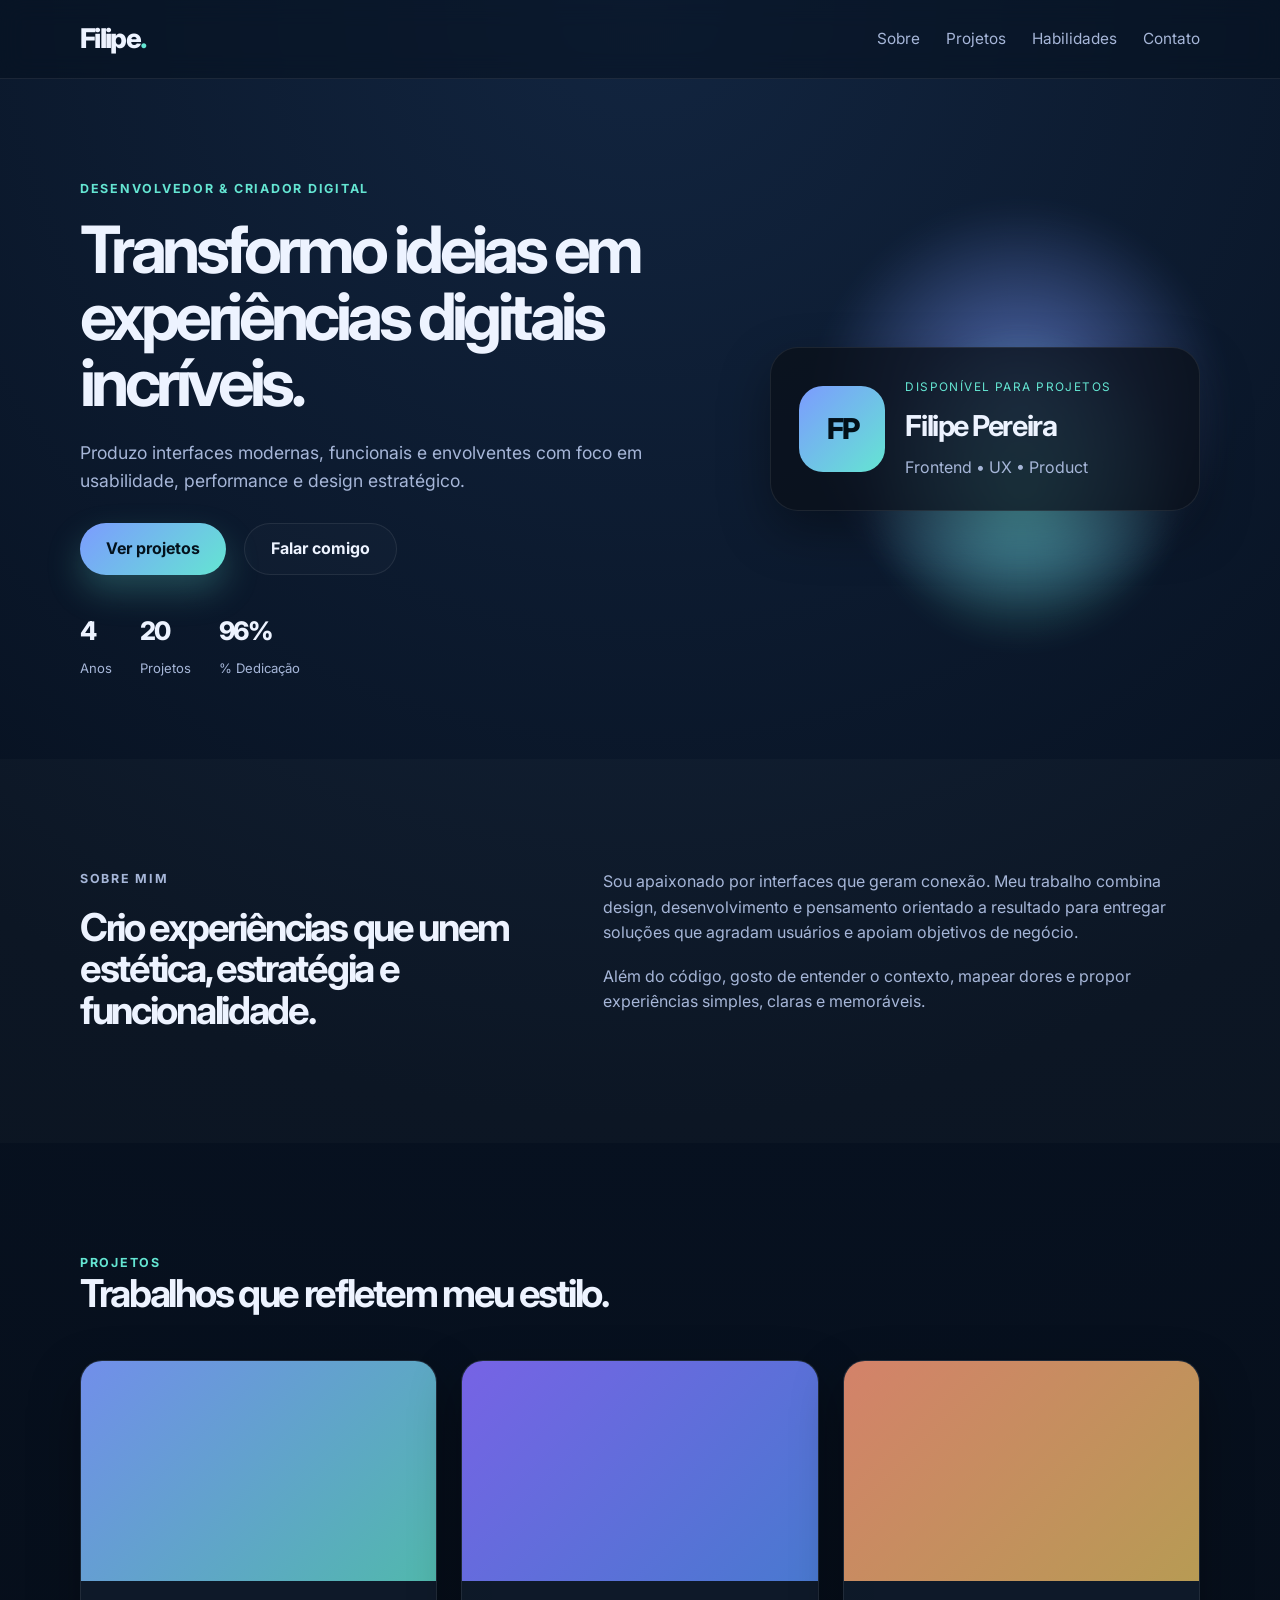
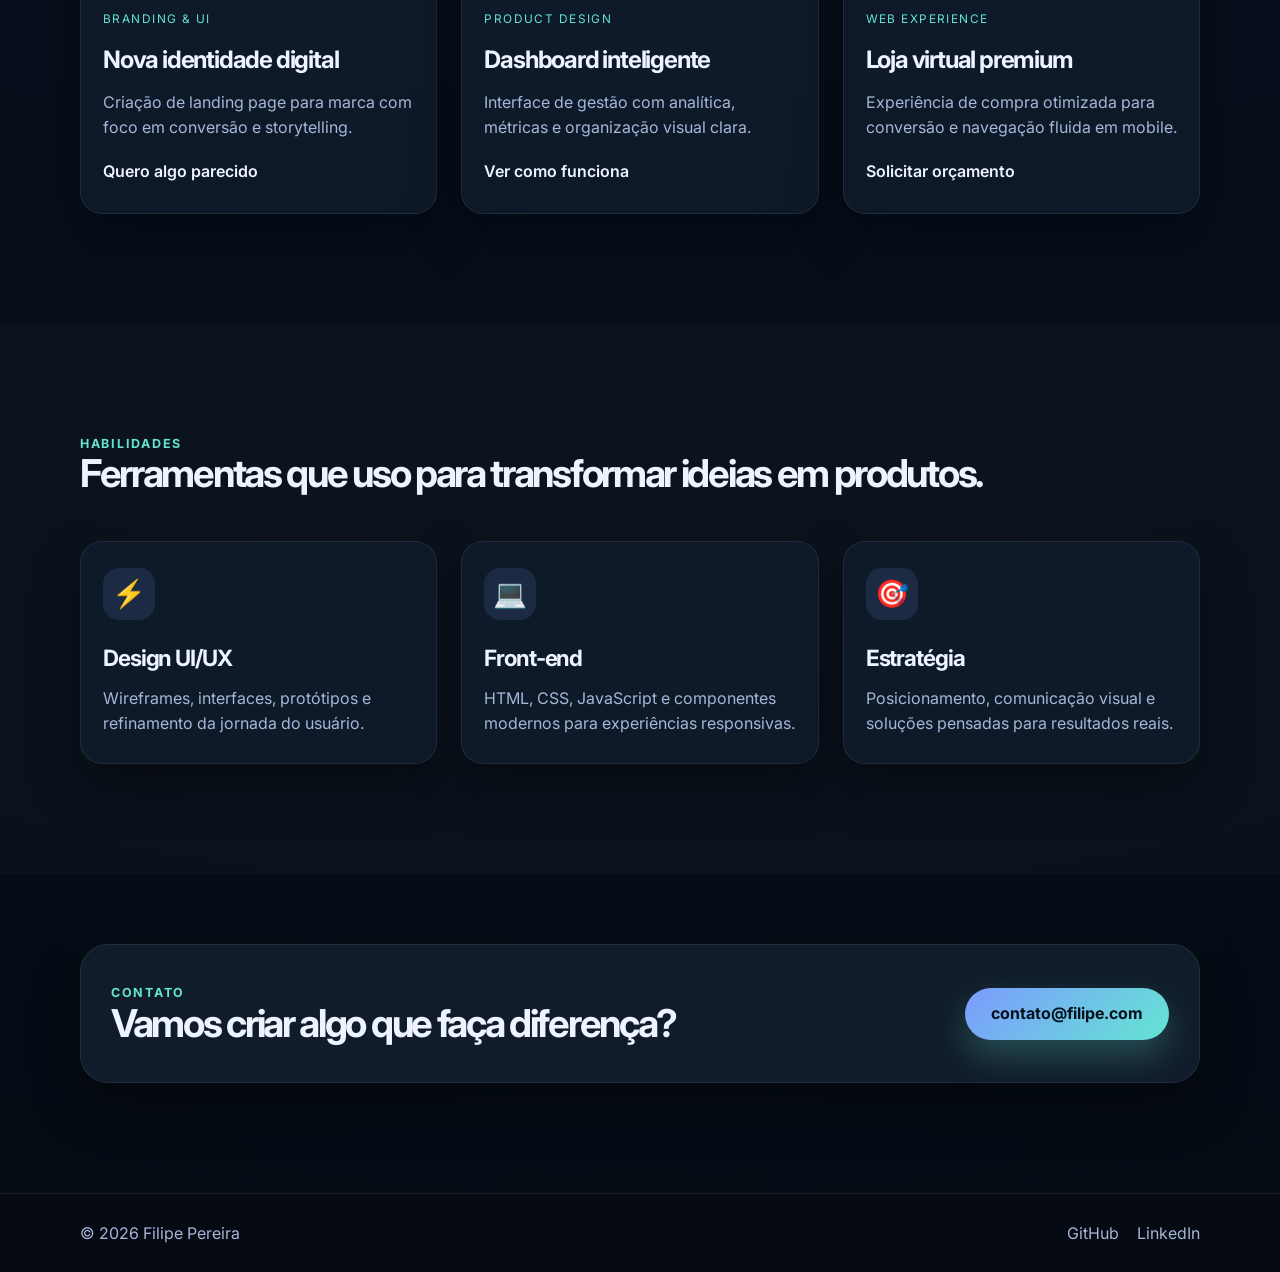
==== index.html @ c8163190 "Cria site interativo inicial com landing page em HTML, CSS e JS." ====
<!DOCTYPE html>
<html lang="pt-BR">
  <head>
    <meta charset="UTF-8" />
    <meta name="viewport" content="width=device-width, initial-scale=1.0" />
    <title>Filipe | Portfólio</title>
    <meta
      name="description"
      content="Portfólio de Filipe com projetos, habilidades e contato."
    />
    <link rel="preconnect" href="https://fonts.googleapis.com" />
    <link rel="preconnect" href="https://fonts.gstatic.com" crossorigin />
    <link
      href="https://fonts.googleapis.com/css2?family=Inter:wght@400;500;600;700;800&display=swap"
      rel="stylesheet"
    />
    <link rel="stylesheet" href="style.css" />
  </head>
  <body>
    <header class="site-header">
      <nav class="nav container">
        <a href="#top" class="logo">Filipe<span>.</span></a>
        <button class="nav-toggle" aria-label="Abrir menu" aria-expanded="false">
          <span></span>
          <span></span>
          <span></span>
        </button>
        <div class="nav-links">
          <a href="#sobre">Sobre</a>
          <a href="#projetos">Projetos</a>
          <a href="#habilidades">Habilidades</a>
          <a href="#contato">Contato</a>
        </div>
      </nav>
    </header>

    <main id="top">
      <section class="hero">
        <div class="container hero-grid">
          <div class="hero-copy">
            <p class="eyebrow">Desenvolvedor & criador digital</p>
            <h1>Transformo ideias em experiências digitais incríveis.</h1>
            <p class="lead">
              Produzo interfaces modernas, funcionais e envolventes com foco em usabilidade,
              performance e design estratégico.
            </p>
            <div class="hero-actions">
              <a href="#projetos" class="btn btn-primary">Ver projetos</a>
              <a href="#contato" class="btn btn-secondary">Falar comigo</a>
            </div>
            <ul class="hero-stats">
              <li><strong data-target="4">0</strong><span>Anos</span></li>
              <li><strong data-target="20">0</strong><span>Projetos</span></li>
              <li><strong data-target="96">0</strong><span>% Dedicação</span></li>
            </ul>
          </div>

          <div class="hero-visual" aria-label="Ilustração de perfil">
            <div class="orb orb-one"></div>
            <div class="orb orb-two"></div>
            <div class="profile-card">
              <div class="avatar">FP</div>
              <div class="profile-info">
                <p class="label">Disponível para projetos</p>
                <h3>Filipe Pereira</h3>
                <span>Frontend • UX • Product</span>
              </div>
            </div>
          </div>
        </div>
      </section>

      <section id="sobre" class="section light">
        <div class="container two-column">
          <div>
            <p class="section-tag">Sobre mim</p>
            <h2>Crio experiências que unem estética, estratégia e funcionalidade.</h2>
          </div>
          <div>
            <p>
              Sou apaixonado por interfaces que geram conexão. Meu trabalho combina design,
              desenvolvimento e pensamento orientado a resultado para entregar soluções que
              agradam usuários e apoiam objetivos de negócio.
            </p>
            <p>
              Além do código, gosto de entender o contexto, mapear dores e propor experiências
              simples, claras e memoráveis.
            </p>
          </div>
        </div>
      </section>

      <section id="projetos" class="section">
        <div class="container">
          <div class="section-heading">
            <p class="section-tag">Projetos</p>
            <h2>Trabalhos que refletem meu estilo.</h2>
          </div>

          <div class="projects-grid">
            <article class="project-card">
              <div class="project-thumb thumb-one"></div>
              <div class="project-body">
                <span>Branding & UI</span>
                <h3>Nova identidade digital</h3>
                <p>Criação de landing page para marca com foco em conversão e storytelling.</p>
                <a href="#contato">Quero algo parecido</a>
              </div>
            </article>

            <article class="project-card">
              <div class="project-thumb thumb-two"></div>
              <div class="project-body">
                <span>Product Design</span>
                <h3>Dashboard inteligente</h3>
                <p>Interface de gestão com analítica, métricas e organização visual clara.</p>
                <a href="#contato">Ver como funciona</a>
              </div>
            </article>

            <article class="project-card">
              <div class="project-thumb thumb-three"></div>
              <div class="project-body">
                <span>Web Experience</span>
                <h3>Loja virtual premium</h3>
                <p>Experiência de compra otimizada para conversão e navegação fluida em mobile.</p>
                <a href="#contato">Solicitar orçamento</a>
              </div>
            </article>
          </div>
        </div>
      </section>

      <section id="habilidades" class="section light">
        <div class="container">
          <div class="section-heading">
            <p class="section-tag">Habilidades</p>
            <h2>Ferramentas que uso para transformar ideias em produtos.</h2>
          </div>

          <div class="skills-grid">
            <div class="skill-card">
              <span class="skill-icon">⚡</span>
              <h3>Design UI/UX</h3>
              <p>Wireframes, interfaces, protótipos e refinamento da jornada do usuário.</p>
            </div>
            <div class="skill-card">
              <span class="skill-icon">💻</span>
              <h3>Front-end</h3>
              <p>HTML, CSS, JavaScript e componentes modernos para experiências responsivas.</p>
            </div>
            <div class="skill-card">
              <span class="skill-icon">🎯</span>
              <h3>Estratégia</h3>
              <p>Posicionamento, comunicação visual e soluções pensadas para resultados reais.</p>
            </div>
          </div>
        </div>
      </section>

      <section id="contato" class="section cta-section">
        <div class="container cta-panel">
          <div>
            <p class="section-tag">Contato</p>
            <h2>Vamos criar algo que faça diferença?</h2>
          </div>
          <a href="mailto:contato@filipe.com" class="btn btn-primary">contato@filipe.com</a>
        </div>
      </section>
    </main>

    <footer class="site-footer">
      <div class="container footer-content">
        <p>© 2026 Filipe Pereira</p>
        <div class="socials">
          <a href="https://github.com" target="_blank" rel="noreferrer">GitHub</a>
          <a href="https://www.linkedin.com" target="_blank" rel="noreferrer">LinkedIn</a>
        </div>
      </div>
    </footer>

    <script src="script.js"></script>
  </body>
</html>
---- style.css ----
:root {
  --bg: #071120;
  --bg-soft: #0d1b2a;
  --panel: rgba(15, 22, 35, 0.8);
  --card: #111d2d;
  --card-2: #16283d;
  --primary: #7c9bff;
  --primary-2: #64e5d2;
  --text: #edf3ff;
  --muted: #a6b6d8;
  --line: rgba(255, 255, 255, 0.08);
  --shadow: 0 20px 50px rgba(0, 0, 0, 0.35);
}

* {
  box-sizing: border-box;
  margin: 0;
  padding: 0;
}

html {
  scroll-behavior: smooth;
}

body {
  font-family: "Inter", sans-serif;
  background: radial-gradient(circle at top, #122540 0%, var(--bg) 38%, #050b13 100%);
  color: var(--text);
  line-height: 1.6;
}

a {
  color: inherit;
  text-decoration: none;
}

img {
  max-width: 100%;
  display: block;
}

.container {
  width: min(1120px, calc(100% - 32px));
  margin: 0 auto;
}

.section {
  padding: 110px 0;
}

.light {
  background: rgba(255, 255, 255, 0.02);
}

.site-header {
  position: sticky;
  top: 0;
  z-index: 20;
  backdrop-filter: blur(12px);
  background: rgba(7, 17, 32, 0.55);
  border-bottom: 1px solid var(--line);
}

.nav {
  min-height: 78px;
  display: flex;
  align-items: center;
  justify-content: space-between;
  gap: 24px;
}

.logo {
  font-size: 1.7rem;
  font-weight: 800;
  letter-spacing: -0.06em;
}

.logo span {
  color: var(--primary-2);
}

.nav-links {
  display: flex;
  align-items: center;
  gap: 26px;
}

.nav-links a {
  color: var(--muted);
  font-size: 0.96rem;
  transition: color 0.2s ease;
}

.nav-links a:hover {
  color: var(--text);
}

.nav-toggle {
  display: none;
  background: transparent;
  border: 0;
  width: 42px;
  height: 42px;
  border-radius: 10px;
  cursor: pointer;
}

.nav-toggle span {
  display: block;
  width: 24px;
  height: 2px;
  background: var(--text);
  margin: 5px auto;
  transition: transform 0.2s ease;
}

.hero {
  padding: 90px 0 70px;
}

.hero-grid {
  display: grid;
  grid-template-columns: 1.2fr 0.8fr;
  align-items: center;
  gap: 46px;
}

.eyebrow,
.section-tag {
  text-transform: uppercase;
  letter-spacing: 0.14em;
  font-size: 0.78rem;
  color: var(--primary-2);
  font-weight: 700;
}

.hero h1 {
  font-size: clamp(2.7rem, 5.1vw, 5rem);
  line-height: 1.02;
  letter-spacing: -0.07em;
  margin-top: 18px;
}

.lead {
  max-width: 620px;
  color: var(--muted);
  margin-top: 22px;
  font-size: 1.1rem;
}

.hero-actions {
  display: flex;
  flex-wrap: wrap;
  gap: 18px;
  margin-top: 28px;
}

.btn {
  display: inline-flex;
  align-items: center;
  justify-content: center;
  height: 52px;
  padding: 0 26px;
  border-radius: 999px;
  font-weight: 700;
  transition: transform 0.2s ease, box-shadow 0.2s ease;
}

.btn:hover {
  transform: translateY(-1px);
}

.btn-primary {
  background: linear-gradient(135deg, var(--primary), var(--primary-2));
  color: #04121d;
  box-shadow: 0 16px 34px rgba(100, 229, 210, 0.25);
}

.btn-secondary {
  border: 1px solid var(--line);
  color: var(--text);
  background: rgba(255, 255, 255, 0.02);
}

.hero-stats {
  list-style: none;
  display: flex;
  flex-wrap: wrap;
  gap: 28px;
  margin-top: 36px;
}

.hero-stats li {
  display: flex;
  flex-direction: column;
  gap: 6px;
}

.hero-stats strong {
  font-size: clamp(1.5rem, 2vw, 2.2rem);
  font-weight: 800;
  letter-spacing: -0.06em;
}

.hero-stats span {
  color: var(--muted);
  font-size: 0.82rem;
}

.hero-visual {
  position: relative;
  display: grid;
  place-items: center;
  min-height: 520px;
}

.orb {
  position: absolute;
  border-radius: 50%;
  filter: blur(10px);
  opacity: 0.85;
}

.orb-one {
  width: 420px;
  height: 420px;
  background: radial-gradient(circle, rgba(124, 155, 255, 0.8), rgba(124, 155, 255, 0.1) 60%, transparent 70%);
  top: 30px;
  left: 40px;
}

.orb-two {
  width: 320px;
  height: 320px;
  background: radial-gradient(circle, rgba(100, 229, 210, 0.7), rgba(100, 229, 210, 0.1) 60%, transparent 70%);
  right: 18px;
  bottom: 40px;
}

.profile-card {
  position: relative;
  z-index: 1;
  width: min(100%, 440px);
  padding: 30px 28px;
  border: 1px solid var(--line);
  border-radius: 28px;
  background: rgba(11, 17, 27, 0.8);
  box-shadow: var(--shadow);
  display: flex;
  align-items: center;
  gap: 20px;
}

.avatar {
  width: 86px;
  aspect-ratio: 1;
  border-radius: 24px;
  display: grid;
  place-items: center;
  background: linear-gradient(135deg, var(--primary), var(--primary-2));
  color: #021019;
  font-weight: 800;
  font-size: 1.8rem;
  letter-spacing: -0.06em;
}

.profile-info {
  display: flex;
  flex-direction: column;
  gap: 6px;
}

.profile-info .label {
  color: var(--primary-2);
  font-size: 0.74rem;
  letter-spacing: 0.12em;
  text-transform: uppercase;
}

.profile-info h3 {
  font-size: 1.8rem;
  letter-spacing: -0.05em;
}

.profile-info span {
  color: var(--muted);
}

.two-column {
  display: grid;
  grid-template-columns: 0.9fr 1.1fr;
  gap: 34px;
  align-items: start;
}

.two-column h2,
.section-heading h2,
.cta-panel h2 {
  font-size: clamp(2rem, 3vw, 3rem);
  line-height: 1.08;
  letter-spacing: -0.06em;
}

.two-column p {
  color: var(--muted);
  margin-bottom: 18px;
}

.section-heading {
  margin-bottom: 46px;
}

.projects-grid,
.skills-grid {
  display: grid;
  grid-template-columns: repeat(3, minmax(0, 1fr));
  gap: 24px;
}

.project-card,
.skill-card {
  border: 1px solid var(--line);
  background: rgba(17, 29, 45, 0.82);
  border-radius: 22px;
  overflow: hidden;
  box-shadow: var(--shadow);
}

.project-thumb {
  height: 220px;
  background-size: cover;
  background-position: center;
}

.thumb-one {
  background: linear-gradient(135deg, rgba(124, 155, 255, 0.9), rgba(100, 229, 210, 0.78));
}

.thumb-two {
  background: linear-gradient(135deg, rgba(133, 109, 255, 0.88), rgba(90, 148, 255, 0.78));
}

.thumb-three {
  background: linear-gradient(135deg, rgba(255, 153, 120, 0.82), rgba(255, 210, 102, 0.7));
}

.project-body {
  padding: 24px 22px 28px;
}

.project-body span {
  display: inline-block;
  font-size: 0.74rem;
  text-transform: uppercase;
  letter-spacing: 0.12em;
  color: var(--primary-2);
  margin-bottom: 12px;
}

.project-body h3 {
  font-size: 1.5rem;
  margin-bottom: 10px;
  letter-spacing: -0.05em;
}

.project-body p {
  color: var(--muted);
  margin-bottom: 18px;
}

.project-body a {
  color: var(--text);
  font-weight: 600;
}

.skill-card {
  padding: 26px 22px;
}

.skill-icon {
  display: inline-grid;
  place-items: center;
  width: 52px;
  height: 52px;
  border-radius: 16px;
  background: rgba(124, 155, 255, 0.12);
  font-size: 1.7rem;
  margin-bottom: 20px;
}

.skill-card h3 {
  font-size: 1.4rem;
  margin-bottom: 10px;
  letter-spacing: -0.05em;
}

.skill-card p {
  color: var(--muted);
}

.cta-section {
  padding-top: 70px;
}

.cta-panel {
  display: flex;
  align-items: center;
  justify-content: space-between;
  gap: 20px;
  border: 1px solid var(--line);
  background: rgba(19, 31, 46, 0.9);
  padding: 38px 30px;
  border-radius: 28px;
  box-shadow: var(--shadow);
}

.site-footer {
  border-top: 1px solid var(--line);
  background: rgba(5, 11, 19, 0.8);
}

.footer-content {
  display: flex;
  align-items: center;
  justify-content: space-between;
  min-height: 78px;
  color: var(--muted);
}

.socials {
  display: flex;
  gap: 18px;
}

@media (max-width: 860px) {
  .hero-grid,
  .two-column,
  .projects-grid,
  .skills-grid,
  .cta-panel {
    grid-template-columns: 1fr;
    display: grid;
  }

  .cta-panel {
    align-items: flex-start;
  }

  .nav-toggle {
    display: block;
  }

  .nav-links {
    position: absolute;
    top: 78px;
    left: 16px;
    right: 16px;
    background: rgba(7, 17, 32, 0.96);
    border: 1px solid var(--line);
    border-radius: 18px;
    display: none;
    flex-direction: column;
    gap: 12px;
    padding: 18px 16px;
  }

  .nav-links.is-open {
    display: flex;
  }

  .hero {
    padding-top: 60px;
  }
}

@media (max-width: 560px) {
  .hero-stats {
    gap: 18px;
  }

  .profile-card {
    padding: 22px 18px;
    flex-direction: column;
    text-align: center;
  }

  .footer-content {
    flex-direction: column;
    gap: 10px;
    padding: 18px 0;
  }
}
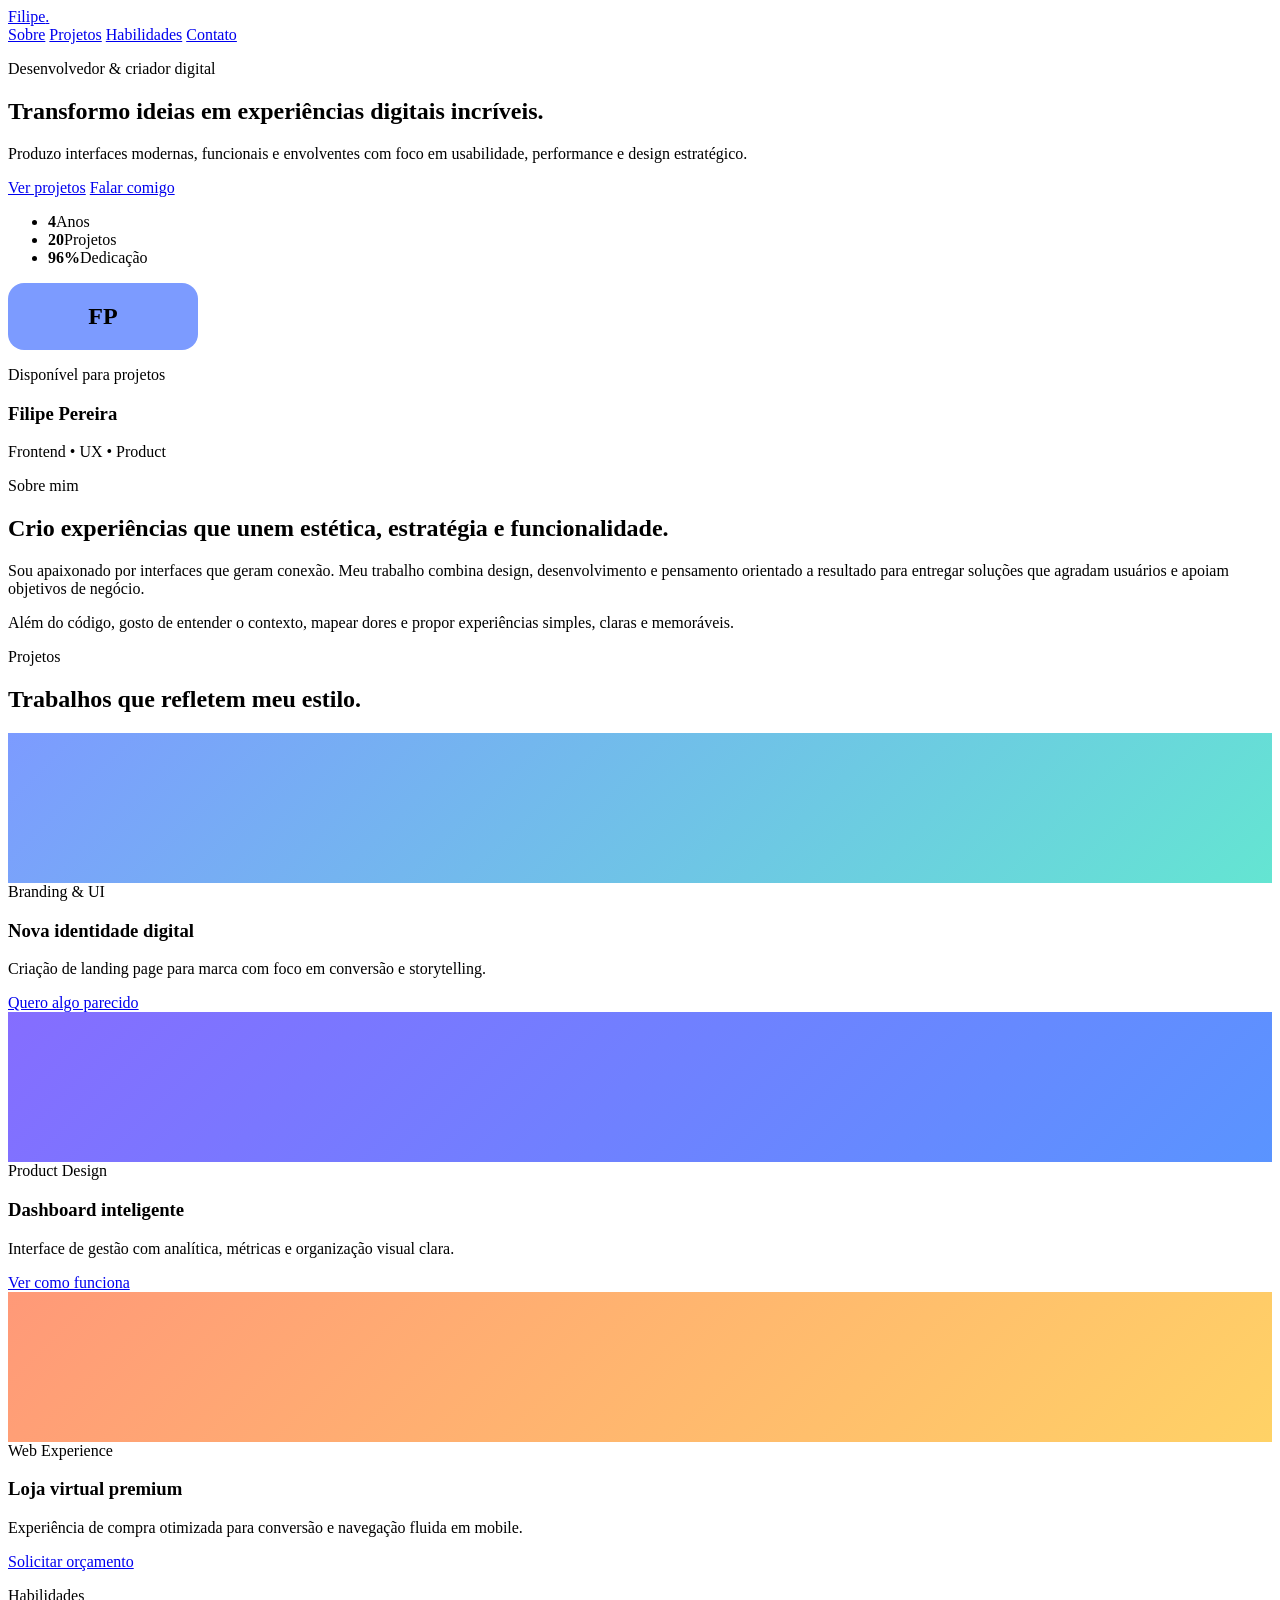
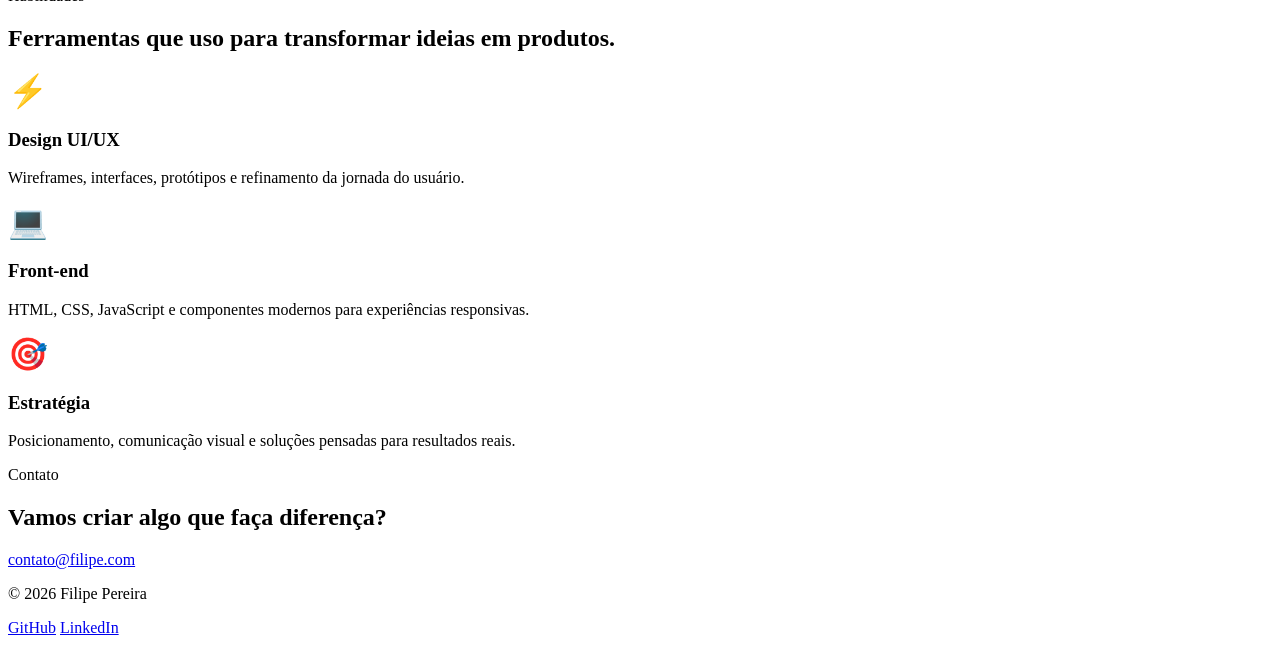
==== commit 9ba18d9f: "Remove CSS and JavaScript, keep only HTML" ====
--- a/index.html
+++ b/index.html
@@ -1,185 +1,170 @@
 <!DOCTYPE html>
 <html lang="pt-BR">
-  <head>
-    <meta charset="UTF-8" />
-    <meta name="viewport" content="width=device-width, initial-scale=1.0" />
-    <title>Filipe | Portfólio</title>
-    <meta
-      name="description"
-      content="Portfólio de Filipe com projetos, habilidades e contato."
-    />
-    <link rel="preconnect" href="https://fonts.googleapis.com" />
-    <link rel="preconnect" href="https://fonts.gstatic.com" crossorigin />
-    <link
-      href="https://fonts.googleapis.com/css2?family=Inter:wght@400;500;600;700;800&display=swap"
-      rel="stylesheet"
-    />
-    <link rel="stylesheet" href="style.css" />
-  </head>
-  <body>
-    <header class="site-header">
-      <nav class="nav container">
-        <a href="#top" class="logo">Filipe<span>.</span></a>
-        <button class="nav-toggle" aria-label="Abrir menu" aria-expanded="false">
-          <span></span>
-          <span></span>
-          <span></span>
-        </button>
-        <div class="nav-links">
-          <a href="#sobre">Sobre</a>
-          <a href="#projetos">Projetos</a>
-          <a href="#habilidades">Habilidades</a>
-          <a href="#contato">Contato</a>
+<head>
+  <meta charset="UTF-8" />
+  <meta name="viewport" content="width=device-width, initial-scale=1.0" />
+  <title>Filipe | Portfólio</title>
+  <meta
+    name="description"
+    content="Portfólio de Filipe com projetos, habilidades e contato."
+  />
+</head>
+<body>
+  <header>
+    <nav>
+      <a href="#top">Filipe<span>.</span></a>
+      <div>
+        <a href="#sobre">Sobre</a>
+        <a href="#projetos">Projetos</a>
+        <a href="#habilidades">Habilidades</a>
+        <a href="#contato">Contato</a>
+      </div>
+    </nav>
+  </header>
+
+  <main id="top">
+    <section>
+      <div>
+        <div>
+          <p>Desenvolvedor & criador digital</p>
+          <h1>Transformo ideias em experiências digitais incríveis.</h1>
+          <p>
+            Produzo interfaces modernas, funcionais e envolventes com foco em usabilidade,
+            performance e design estratégico.
+          </p>
+          <div>
+            <a href="#projetos">Ver projetos</a>
+            <a href="#contato">Falar comigo</a>
+          </div>
+          <ul>
+            <li><strong>4</strong><span>Anos</span></li>
+            <li><strong>20</strong><span>Projetos</span></li>
+            <li><strong>96%</strong><span>Dedicação</span></li>
+          </ul>
         </div>
-      </nav>
-    </header>
 
-    <main id="top">
-      <section class="hero">
-        <div class="container hero-grid">
-          <div class="hero-copy">
-            <p class="eyebrow">Desenvolvedor & criador digital</p>
-            <h1>Transformo ideias em experiências digitais incríveis.</h1>
-            <p class="lead">
-              Produzo interfaces modernas, funcionais e envolventes com foco em usabilidade,
-              performance e design estratégico.
-            </p>
-            <div class="hero-actions">
-              <a href="#projetos" class="btn btn-primary">Ver projetos</a>
-              <a href="#contato" class="btn btn-secondary">Falar comigo</a>
+        <div>
+          <div>
+            <div style="background-color: #7c9bff; border-radius: 16px; padding: 20px; text-align: center; max-width: 150px;">
+              <strong style="font-size: 24px;">FP</strong>
             </div>
-            <ul class="hero-stats">
-              <li><strong data-target="4">0</strong><span>Anos</span></li>
-              <li><strong data-target="20">0</strong><span>Projetos</span></li>
-              <li><strong data-target="96">0</strong><span>% Dedicação</span></li>
-            </ul>
-          </div>
-
-          <div class="hero-visual" aria-label="Ilustração de perfil">
-            <div class="orb orb-one"></div>
-            <div class="orb orb-two"></div>
-            <div class="profile-card">
-              <div class="avatar">FP</div>
-              <div class="profile-info">
-                <p class="label">Disponível para projetos</p>
-                <h3>Filipe Pereira</h3>
-                <span>Frontend • UX • Product</span>
-              </div>
+            <div>
+              <p>Disponível para projetos</p>
+              <h3>Filipe Pereira</h3>
+              <span>Frontend • UX • Product</span>
             </div>
           </div>
         </div>
-      </section>
+      </div>
+    </section>
 
-      <section id="sobre" class="section light">
-        <div class="container two-column">
+    <section id="sobre">
+      <div>
+        <div>
+          <p>Sobre mim</p>
+          <h2>Crio experiências que unem estética, estratégia e funcionalidade.</h2>
+        </div>
+        <div>
+          <p>
+            Sou apaixonado por interfaces que geram conexão. Meu trabalho combina design,
+            desenvolvimento e pensamento orientado a resultado para entregar soluções que
+            agradam usuários e apoiam objetivos de negócio.
+          </p>
+          <p>
+            Além do código, gosto de entender o contexto, mapear dores e propor experiências
+            simples, claras e memoráveis.
+          </p>
+        </div>
+      </div>
+    </section>
+
+    <section id="projetos">
+      <div>
+        <div>
+          <p>Projetos</p>
+          <h2>Trabalhos que refletem meu estilo.</h2>
+        </div>
+
+        <div>
+          <article>
+            <div style="height: 150px; background: linear-gradient(135deg, #7c9bff, #64e5d2);"></div>
+            <div>
+              <span>Branding & UI</span>
+              <h3>Nova identidade digital</h3>
+              <p>Criação de landing page para marca com foco em conversão e storytelling.</p>
+              <a href="#contato">Quero algo parecido</a>
+            </div>
+          </article>
+
+          <article>
+            <div style="height: 150px; background: linear-gradient(135deg, #856dff, #5a94ff);"></div>
+            <div>
+              <span>Product Design</span>
+              <h3>Dashboard inteligente</h3>
+              <p>Interface de gestão com analítica, métricas e organização visual clara.</p>
+              <a href="#contato">Ver como funciona</a>
+            </div>
+          </article>
+
+          <article>
+            <div style="height: 150px; background: linear-gradient(135deg, #ff9978, #ffd266);"></div>
+            <div>
+              <span>Web Experience</span>
+              <h3>Loja virtual premium</h3>
+              <p>Experiência de compra otimizada para conversão e navegação fluida em mobile.</p>
+              <a href="#contato">Solicitar orçamento</a>
+            </div>
+          </article>
+        </div>
+      </div>
+    </section>
+
+    <section id="habilidades">
+      <div>
+        <div>
+          <p>Habilidades</p>
+          <h2>Ferramentas que uso para transformar ideias em produtos.</h2>
+        </div>
+
+        <div>
           <div>
-            <p class="section-tag">Sobre mim</p>
-            <h2>Crio experiências que unem estética, estratégia e funcionalidade.</h2>
+            <span style="font-size: 32px;">⚡</span>
+            <h3>Design UI/UX</h3>
+            <p>Wireframes, interfaces, protótipos e refinamento da jornada do usuário.</p>
           </div>
           <div>
-            <p>
-              Sou apaixonado por interfaces que geram conexão. Meu trabalho combina design,
-              desenvolvimento e pensamento orientado a resultado para entregar soluções que
-              agradam usuários e apoiam objetivos de negócio.
-            </p>
-            <p>
-              Além do código, gosto de entender o contexto, mapear dores e propor experiências
-              simples, claras e memoráveis.
-            </p>
+            <span style="font-size: 32px;">💻</span>
+            <h3>Front-end</h3>
+            <p>HTML, CSS, JavaScript e componentes modernos para experiências responsivas.</p>
+          </div>
+          <div>
+            <span style="font-size: 32px;">🎯</span>
+            <h3>Estratégia</h3>
+            <p>Posicionamento, comunicação visual e soluções pensadas para resultados reais.</p>
           </div>
         </div>
-      </section>
+      </div>
+    </section>
 
-      <section id="projetos" class="section">
-        <div class="container">
-          <div class="section-heading">
-            <p class="section-tag">Projetos</p>
-            <h2>Trabalhos que refletem meu estilo.</h2>
-          </div>
+    <section id="contato">
+      <div>
+        <div>
+          <p>Contato</p>
+          <h2>Vamos criar algo que faça diferença?</h2>
+        </div>
+        <a href="mailto:contato@filipe.com">contato@filipe.com</a>
+      </div>
+    </section>
+  </main>
 
-          <div class="projects-grid">
-            <article class="project-card">
-              <div class="project-thumb thumb-one"></div>
-              <div class="project-body">
-                <span>Branding & UI</span>
-                <h3>Nova identidade digital</h3>
-                <p>Criação de landing page para marca com foco em conversão e storytelling.</p>
-                <a href="#contato">Quero algo parecido</a>
-              </div>
-            </article>
-
-            <article class="project-card">
-              <div class="project-thumb thumb-two"></div>
-              <div class="project-body">
-                <span>Product Design</span>
-                <h3>Dashboard inteligente</h3>
-                <p>Interface de gestão com analítica, métricas e organização visual clara.</p>
-                <a href="#contato">Ver como funciona</a>
-              </div>
-            </article>
-
-            <article class="project-card">
-              <div class="project-thumb thumb-three"></div>
-              <div class="project-body">
-                <span>Web Experience</span>
-                <h3>Loja virtual premium</h3>
-                <p>Experiência de compra otimizada para conversão e navegação fluida em mobile.</p>
-                <a href="#contato">Solicitar orçamento</a>
-              </div>
-            </article>
-          </div>
-        </div>
-      </section>
-
-      <section id="habilidades" class="section light">
-        <div class="container">
-          <div class="section-heading">
-            <p class="section-tag">Habilidades</p>
-            <h2>Ferramentas que uso para transformar ideias em produtos.</h2>
-          </div>
-
-          <div class="skills-grid">
-            <div class="skill-card">
-              <span class="skill-icon">⚡</span>
-              <h3>Design UI/UX</h3>
-              <p>Wireframes, interfaces, protótipos e refinamento da jornada do usuário.</p>
-            </div>
-            <div class="skill-card">
-              <span class="skill-icon">💻</span>
-              <h3>Front-end</h3>
-              <p>HTML, CSS, JavaScript e componentes modernos para experiências responsivas.</p>
-            </div>
-            <div class="skill-card">
-              <span class="skill-icon">🎯</span>
-              <h3>Estratégia</h3>
-              <p>Posicionamento, comunicação visual e soluções pensadas para resultados reais.</p>
-            </div>
-          </div>
-        </div>
-      </section>
-
-      <section id="contato" class="section cta-section">
-        <div class="container cta-panel">
-          <div>
-            <p class="section-tag">Contato</p>
-            <h2>Vamos criar algo que faça diferença?</h2>
-          </div>
-          <a href="mailto:contato@filipe.com" class="btn btn-primary">contato@filipe.com</a>
-        </div>
-      </section>
-    </main>
-
-    <footer class="site-footer">
-      <div class="container footer-content">
-        <p>© 2026 Filipe Pereira</p>
-        <div class="socials">
-          <a href="https://github.com" target="_blank" rel="noreferrer">GitHub</a>
-          <a href="https://www.linkedin.com" target="_blank" rel="noreferrer">LinkedIn</a>
-        </div>
+  <footer>
+    <div>
+      <p>© 2026 Filipe Pereira</p>
+      <div>
+        <a href="https://github.com" target="_blank" rel="noreferrer">GitHub</a>
+        <a href="https://www.linkedin.com" target="_blank" rel="noreferrer">LinkedIn</a>
       </div>
-    </footer>
-
-    <script src="script.js"></script>
-  </body>
+    </div>
+  </footer>
+</body>
 </html>
-
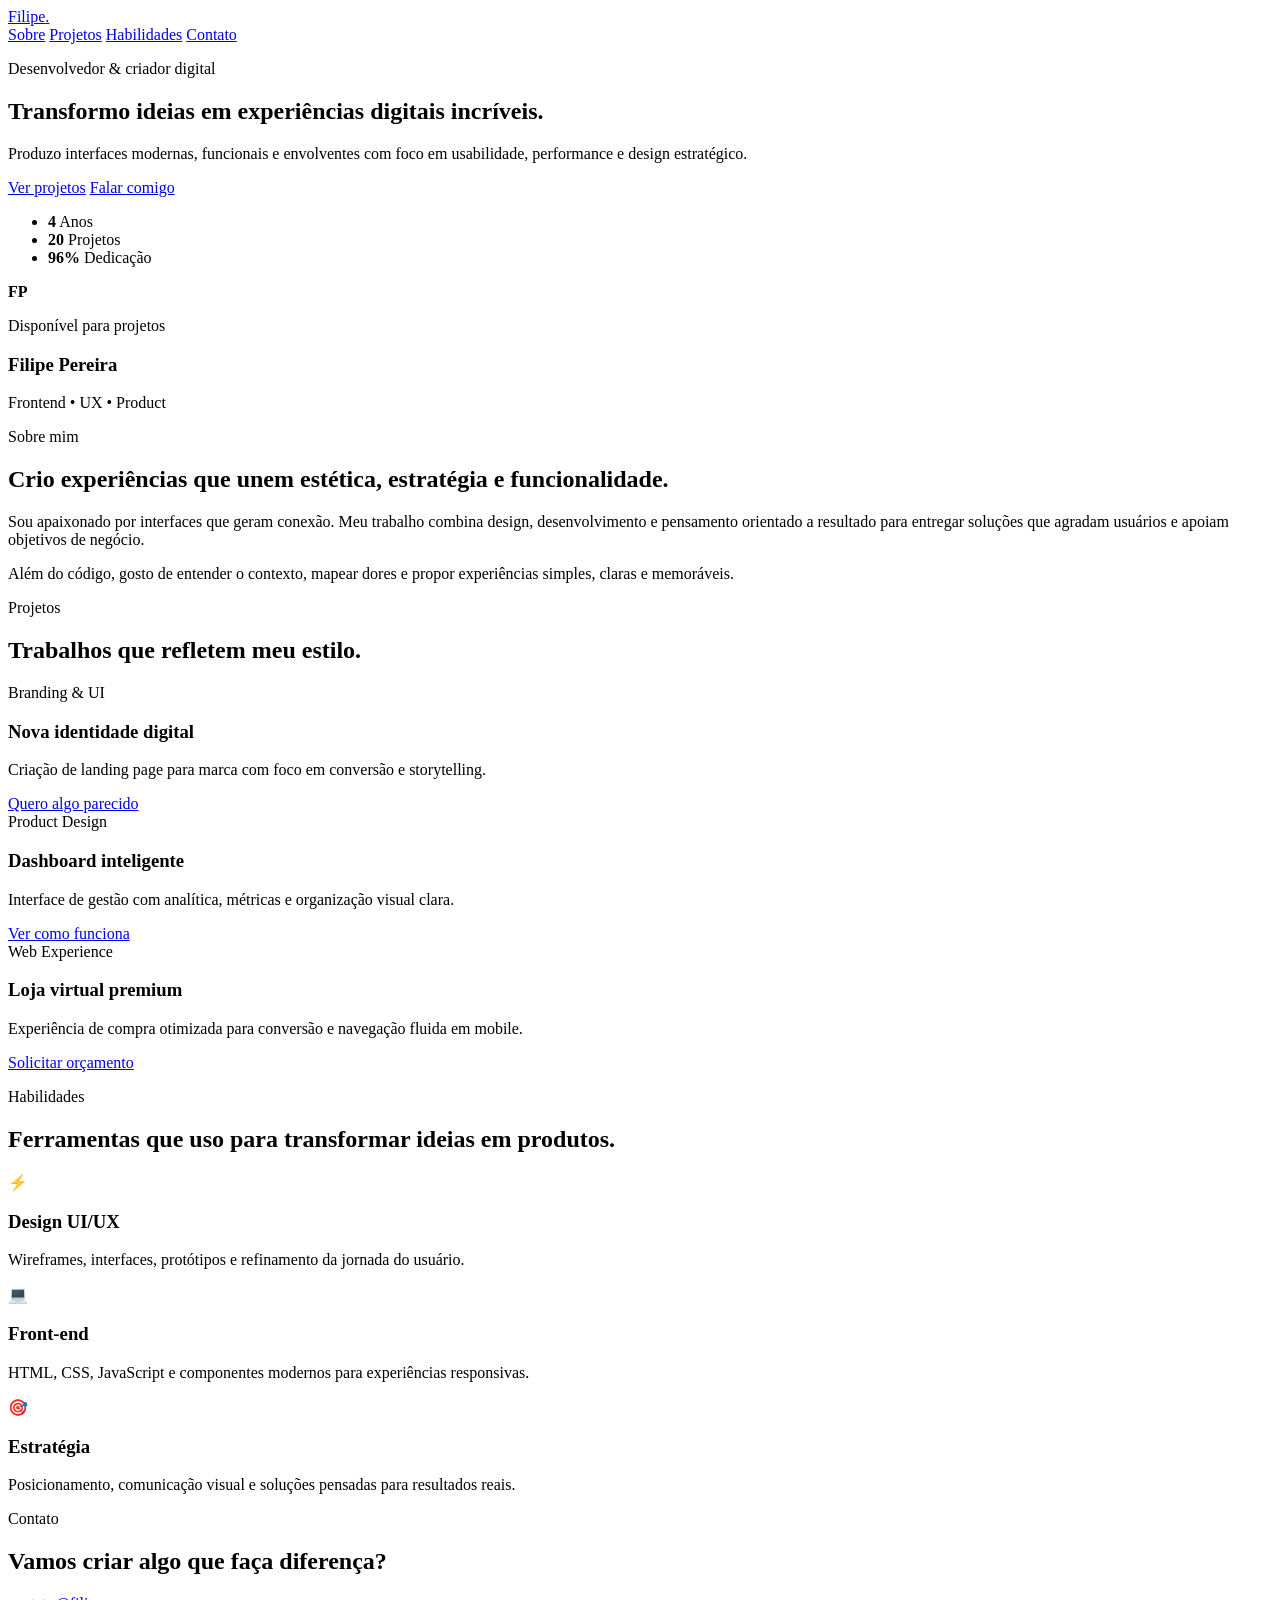
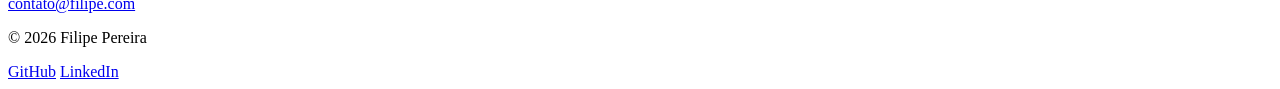
==== commit 2f6dba5c: "✨ Refactor: Estrutura HTML moderna com classes e IDs prontos para estilização" ====
--- a/index.html
+++ b/index.html
@@ -8,69 +8,92 @@
     name="description"
     content="Portfólio de Filipe com projetos, habilidades e contato."
   />
+  <link rel="stylesheet" href="style.css" />
 </head>
 <body>
-  <header>
-    <nav>
-      <a href="#top">Filipe<span>.</span></a>
-      <div>
-        <a href="#sobre">Sobre</a>
-        <a href="#projetos">Projetos</a>
-        <a href="#habilidades">Habilidades</a>
-        <a href="#contato">Contato</a>
+  <!-- HEADER / NAVIGATION -->
+  <header class="header">
+    <nav class="nav">
+      <a href="#top" class="nav-logo">Filipe<span class="logo-dot">.</span></a>
+      <div class="nav-links">
+        <a href="#sobre" class="nav-link">Sobre</a>
+        <a href="#projetos" class="nav-link">Projetos</a>
+        <a href="#habilidades" class="nav-link">Habilidades</a>
+        <a href="#contato" class="nav-link">Contato</a>
       </div>
     </nav>
   </header>
 
-  <main id="top">
-    <section>
-      <div>
-        <div>
-          <p>Desenvolvedor & criador digital</p>
-          <h1>Transformo ideias em experiências digitais incríveis.</h1>
-          <p>
-            Produzo interfaces modernas, funcionais e envolventes com foco em usabilidade,
-            performance e design estratégico.
-          </p>
-          <div>
-            <a href="#projetos">Ver projetos</a>
-            <a href="#contato">Falar comigo</a>
-          </div>
-          <ul>
-            <li><strong>4</strong><span>Anos</span></li>
-            <li><strong>20</strong><span>Projetos</span></li>
-            <li><strong>96%</strong><span>Dedicação</span></li>
-          </ul>
-        </div>
-
-        <div>
-          <div>
-            <div style="background-color: #7c9bff; border-radius: 16px; padding: 20px; text-align: center; max-width: 150px;">
-              <strong style="font-size: 24px;">FP</strong>
-            </div>
-            <div>
-              <p>Disponível para projetos</p>
-              <h3>Filipe Pereira</h3>
-              <span>Frontend • UX • Product</span>
-            </div>
-          </div>
-        </div>
-      </div>
-    </section>
-
-    <section id="sobre">
-      <div>
-        <div>
-          <p>Sobre mim</p>
-          <h2>Crio experiências que unem estética, estratégia e funcionalidade.</h2>
-        </div>
-        <div>
-          <p>
+  <!-- MAIN CONTENT -->
+  <main class="main" id="top">
+    <!-- HERO SECTION -->
+    <section class="hero">
+      <div class="container">
+        <div class="hero-grid">
+          <!-- Hero Text -->
+          <div class="hero-content">
+            <p class="hero-subtitle">Desenvolvedor & criador digital</p>
+            <h1 class="hero-title">Transformo ideias em experiências digitais incríveis.</h1>
+            <p class="hero-description">
+              Produzo interfaces modernas, funcionais e envolventes com foco em usabilidade,
+              performance e design estratégico.
+            </p>
+
+            <!-- CTA Buttons -->
+            <div class="hero-cta">
+              <a href="#projetos" class="btn btn-primary">Ver projetos</a>
+              <a href="#contato" class="btn btn-secondary">Falar comigo</a>
+            </div>
+
+            <!-- Stats -->
+            <ul class="hero-stats">
+              <li class="stat-item">
+                <strong class="stat-value">4</strong>
+                <span class="stat-label">Anos</span>
+              </li>
+              <li class="stat-item">
+                <strong class="stat-value">20</strong>
+                <span class="stat-label">Projetos</span>
+              </li>
+              <li class="stat-item">
+                <strong class="stat-value">96%</strong>
+                <span class="stat-label">Dedicação</span>
+              </li>
+            </ul>
+          </div>
+
+          <!-- Hero Visual Card -->
+          <div class="hero-visual">
+            <div class="profile-card">
+              <div class="avatar">
+                <strong>FP</strong>
+              </div>
+              <div class="profile-info">
+                <p class="profile-status">Disponível para projetos</p>
+                <h3 class="profile-name">Filipe Pereira</h3>
+                <span class="profile-role">Frontend • UX • Product</span>
+              </div>
+            </div>
+          </div>
+        </div>
+      </div>
+    </section>
+
+    <!-- ABOUT SECTION -->
+    <section class="about" id="sobre">
+      <div class="container">
+        <div class="section-header">
+          <p class="section-label">Sobre mim</p>
+          <h2 class="section-title">Crio experiências que unem estética, estratégia e funcionalidade.</h2>
+        </div>
+
+        <div class="about-content">
+          <p class="about-text">
             Sou apaixonado por interfaces que geram conexão. Meu trabalho combina design,
             desenvolvimento e pensamento orientado a resultado para entregar soluções que
             agradam usuários e apoiam objetivos de negócio.
           </p>
-          <p>
+          <p class="about-text">
             Além do código, gosto de entender o contexto, mapear dores e propor experiências
             simples, claras e memoráveis.
           </p>
@@ -78,91 +101,105 @@
       </div>
     </section>
 
-    <section id="projetos">
-      <div>
-        <div>
-          <p>Projetos</p>
-          <h2>Trabalhos que refletem meu estilo.</h2>
-        </div>
-
-        <div>
-          <article>
-            <div style="height: 150px; background: linear-gradient(135deg, #7c9bff, #64e5d2);"></div>
-            <div>
-              <span>Branding & UI</span>
-              <h3>Nova identidade digital</h3>
-              <p>Criação de landing page para marca com foco em conversão e storytelling.</p>
-              <a href="#contato">Quero algo parecido</a>
+    <!-- PROJECTS SECTION -->
+    <section class="projects" id="projetos">
+      <div class="container">
+        <div class="section-header">
+          <p class="section-label">Projetos</p>
+          <h2 class="section-title">Trabalhos que refletem meu estilo.</h2>
+        </div>
+
+        <div class="projects-grid">
+          <!-- Project 1 -->
+          <article class="project-card">
+            <div class="project-image gradient-1"></div>
+            <div class="project-content">
+              <span class="project-category">Branding & UI</span>
+              <h3 class="project-title">Nova identidade digital</h3>
+              <p class="project-description">Criação de landing page para marca com foco em conversão e storytelling.</p>
+              <a href="#contato" class="project-link">Quero algo parecido</a>
             </div>
           </article>
 
-          <article>
-            <div style="height: 150px; background: linear-gradient(135deg, #856dff, #5a94ff);"></div>
-            <div>
-              <span>Product Design</span>
-              <h3>Dashboard inteligente</h3>
-              <p>Interface de gestão com analítica, métricas e organização visual clara.</p>
-              <a href="#contato">Ver como funciona</a>
+          <!-- Project 2 -->
+          <article class="project-card">
+            <div class="project-image gradient-2"></div>
+            <div class="project-content">
+              <span class="project-category">Product Design</span>
+              <h3 class="project-title">Dashboard inteligente</h3>
+              <p class="project-description">Interface de gestão com analítica, métricas e organização visual clara.</p>
+              <a href="#contato" class="project-link">Ver como funciona</a>
             </div>
           </article>
 
-          <article>
-            <div style="height: 150px; background: linear-gradient(135deg, #ff9978, #ffd266);"></div>
-            <div>
-              <span>Web Experience</span>
-              <h3>Loja virtual premium</h3>
-              <p>Experiência de compra otimizada para conversão e navegação fluida em mobile.</p>
-              <a href="#contato">Solicitar orçamento</a>
+          <!-- Project 3 -->
+          <article class="project-card">
+            <div class="project-image gradient-3"></div>
+            <div class="project-content">
+              <span class="project-category">Web Experience</span>
+              <h3 class="project-title">Loja virtual premium</h3>
+              <p class="project-description">Experiência de compra otimizada para conversão e navegação fluida em mobile.</p>
+              <a href="#contato" class="project-link">Solicitar orçamento</a>
             </div>
           </article>
         </div>
       </div>
     </section>
 
-    <section id="habilidades">
-      <div>
-        <div>
-          <p>Habilidades</p>
-          <h2>Ferramentas que uso para transformar ideias em produtos.</h2>
-        </div>
-
-        <div>
-          <div>
-            <span style="font-size: 32px;">⚡</span>
-            <h3>Design UI/UX</h3>
-            <p>Wireframes, interfaces, protótipos e refinamento da jornada do usuário.</p>
-          </div>
-          <div>
-            <span style="font-size: 32px;">💻</span>
-            <h3>Front-end</h3>
-            <p>HTML, CSS, JavaScript e componentes modernos para experiências responsivas.</p>
-          </div>
-          <div>
-            <span style="font-size: 32px;">🎯</span>
-            <h3>Estratégia</h3>
-            <p>Posicionamento, comunicação visual e soluções pensadas para resultados reais.</p>
-          </div>
-        </div>
-      </div>
-    </section>
-
-    <section id="contato">
-      <div>
-        <div>
-          <p>Contato</p>
-          <h2>Vamos criar algo que faça diferença?</h2>
-        </div>
-        <a href="mailto:contato@filipe.com">contato@filipe.com</a>
+    <!-- SKILLS SECTION -->
+    <section class="skills" id="habilidades">
+      <div class="container">
+        <div class="section-header">
+          <p class="section-label">Habilidades</p>
+          <h2 class="section-title">Ferramentas que uso para transformar ideias em produtos.</h2>
+        </div>
+
+        <div class="skills-grid">
+          <!-- Skill 1 -->
+          <div class="skill-card">
+            <span class="skill-icon">⚡</span>
+            <h3 class="skill-title">Design UI/UX</h3>
+            <p class="skill-description">Wireframes, interfaces, protótipos e refinamento da jornada do usuário.</p>
+          </div>
+
+          <!-- Skill 2 -->
+          <div class="skill-card">
+            <span class="skill-icon">💻</span>
+            <h3 class="skill-title">Front-end</h3>
+            <p class="skill-description">HTML, CSS, JavaScript e componentes modernos para experiências responsivas.</p>
+          </div>
+
+          <!-- Skill 3 -->
+          <div class="skill-card">
+            <span class="skill-icon">🎯</span>
+            <h3 class="skill-title">Estratégia</h3>
+            <p class="skill-description">Posicionamento, comunicação visual e soluções pensadas para resultados reais.</p>
+          </div>
+        </div>
+      </div>
+    </section>
+
+    <!-- CONTACT SECTION -->
+    <section class="contact" id="contato">
+      <div class="container">
+        <div class="section-header">
+          <p class="section-label">Contato</p>
+          <h2 class="section-title">Vamos criar algo que faça diferença?</h2>
+        </div>
+        <a href="mailto:contato@filipe.com" class="btn btn-primary">contato@filipe.com</a>
       </div>
     </section>
   </main>
 
-  <footer>
-    <div>
-      <p>© 2026 Filipe Pereira</p>
-      <div>
-        <a href="https://github.com" target="_blank" rel="noreferrer">GitHub</a>
-        <a href="https://www.linkedin.com" target="_blank" rel="noreferrer">LinkedIn</a>
+  <!-- FOOTER -->
+  <footer class="footer">
+    <div class="container">
+      <div class="footer-content">
+        <p class="footer-copyright">© 2026 Filipe Pereira</p>
+        <div class="footer-links">
+          <a href="https://github.com" target="_blank" rel="noreferrer" class="footer-link">GitHub</a>
+          <a href="https://www.linkedin.com" target="_blank" rel="noreferrer" class="footer-link">LinkedIn</a>
+        </div>
       </div>
     </div>
   </footer>
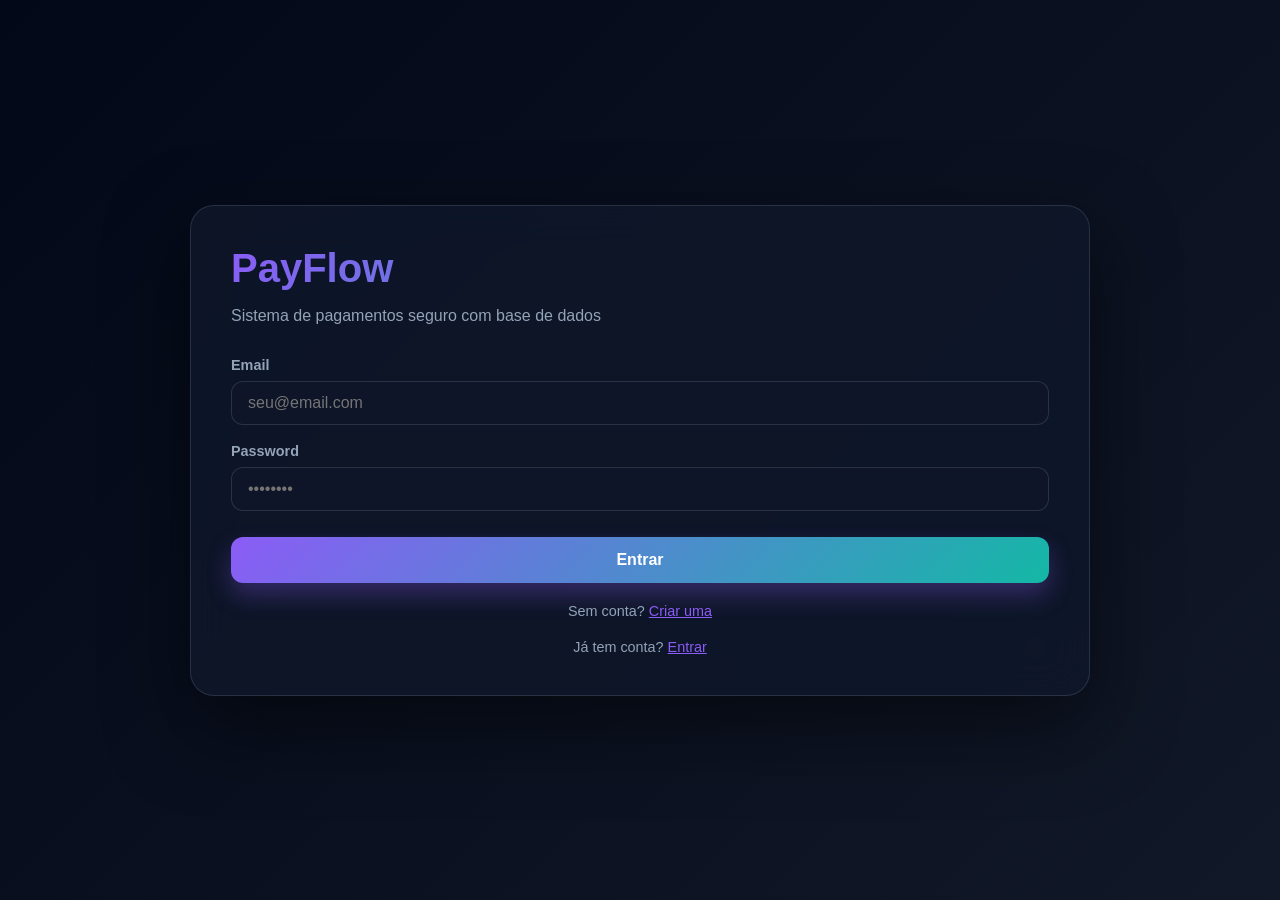
==== commit 45f4dca2: "Refactor index.html for PayFlow app layout" ====
--- a/index.html
+++ b/index.html
@@ -1,207 +1,790 @@
 <!DOCTYPE html>
-<html lang="pt-BR">
+<html lang="pt">
 <head>
-  <meta charset="UTF-8" />
-  <meta name="viewport" content="width=device-width, initial-scale=1.0" />
-  <title>Filipe | Portfólio</title>
-  <meta
-    name="description"
-    content="Portfólio de Filipe com projetos, habilidades e contato."
-  />
-  <link rel="stylesheet" href="style.css" />
+    <meta charset="UTF-8" />
+    <meta name="viewport" content="width=device-width, initial-scale=1.0" />
+    <title>PayFlow - Database App</title>
+    <style>
+        :root {
+            --bg: #0f172a;
+            --card: #111827;
+            --primary: #8b5cf6;
+            --primary-2: #a78bfa;
+            --secondary: #14b8a6;
+            --text: #e5e7eb;
+            --muted: #94a3b8;
+            --line: rgba(148, 163, 184, 0.2);
+            --success: #22c55e;
+            --danger: #ef4444;
+        }
+
+        * { box-sizing: border-box; }
+
+        body {
+            margin: 0;
+            min-height: 100vh;
+            font-family: 'Segoe UI', Tahoma, Geneva, Verdana, sans-serif;
+            background: linear-gradient(135deg, #020817 0%, #111827 100%);
+            color: var(--text);
+            display: flex;
+            justify-content: center;
+            align-items: center;
+            padding: 20px;
+        }
+
+        .container {
+            width: 100%;
+            max-width: 900px;
+        }
+
+        .box {
+            background: rgba(15, 23, 42, 0.85);
+            backdrop-filter: blur(20px);
+            border: 1px solid var(--line);
+            border-radius: 24px;
+            padding: 40px;
+            box-shadow: 0 30px 80px rgba(0, 0, 0, 0.5);
+        }
+
+        .hidden { display: none !important; }
+
+        /* LOGIN & REGISTER */
+        .auth-form h1 {
+            margin: 0 0 8px;
+            font-size: 2.5rem;
+            background: linear-gradient(135deg, var(--primary), var(--secondary));
+            -webkit-background-clip: text;
+            -webkit-text-fill-color: transparent;
+            background-clip: text;
+        }
+
+        .auth-form .subtitle {
+            color: var(--muted);
+            margin-bottom: 32px;
+            font-size: 1rem;
+        }
+
+        .form-group {
+            margin-bottom: 18px;
+        }
+
+        label {
+            display: block;
+            margin-bottom: 8px;
+            color: var(--muted);
+            font-size: 0.9rem;
+            font-weight: 600;
+        }
+
+        input[type="email"],
+        input[type="password"],
+        input[type="text"] {
+            width: 100%;
+            background: rgba(15, 23, 42, 0.8);
+            color: var(--text);
+            border: 1px solid var(--line);
+            border-radius: 12px;
+            padding: 12px 16px;
+            font-size: 1rem;
+            outline: none;
+            transition: all 0.3s ease;
+        }
+
+        input[type="email"]:focus,
+        input[type="password"]:focus,
+        input[type="text"]:focus {
+            border-color: rgba(167, 139, 250, 0.8);
+            box-shadow: 0 0 0 3px rgba(139, 92, 246, 0.15);
+        }
+
+        .btn {
+            width: 100%;
+            border: 0;
+            border-radius: 12px;
+            padding: 14px 16px;
+            font-size: 1rem;
+            font-weight: 700;
+            cursor: pointer;
+            transition: all 0.3s ease;
+            margin-top: 8px;
+        }
+
+        .btn-primary {
+            background: linear-gradient(135deg, var(--primary), var(--secondary));
+            color: white;
+            box-shadow: 0 12px 24px rgba(139, 92, 246, 0.3);
+        }
+
+        .btn-primary:hover {
+            filter: brightness(1.08);
+            box-shadow: 0 15px 35px rgba(139, 92, 246, 0.4);
+        }
+
+        .btn-secondary {
+            background: rgba(255, 255, 255, 0.05);
+            color: var(--text);
+            border: 1px solid var(--line);
+        }
+
+        .btn-secondary:hover {
+            background: rgba(255, 255, 255, 0.1);
+        }
+
+        .btn-danger {
+            background: rgba(239, 68, 68, 0.1);
+            color: var(--danger);
+            border: 1px solid rgba(239, 68, 68, 0.3);
+            width: auto;
+            padding: 8px 16px;
+            margin-top: 0;
+        }
+
+        .btn-danger:hover {
+            background: rgba(239, 68, 68, 0.2);
+        }
+
+        .toggle-text {
+            text-align: center;
+            margin-top: 20px;
+            color: var(--muted);
+            font-size: 0.9rem;
+        }
+
+        .toggle-text a {
+            color: var(--primary);
+            cursor: pointer;
+            text-decoration: underline;
+            transition: color 0.3s ease;
+        }
+
+        .toggle-text a:hover {
+            color: var(--primary-2);
+        }
+
+        .message {
+            padding: 12px 16px;
+            border-radius: 12px;
+            margin-bottom: 16px;
+            font-size: 0.9rem;
+            animation: slideDown 0.3s ease;
+        }
+
+        @keyframes slideDown {
+            from { opacity: 0; transform: translateY(-10px); }
+            to { opacity: 1; transform: translateY(0); }
+        }
+
+        .message.success {
+            background: rgba(34, 197, 94, 0.15);
+            border: 1px solid rgba(34, 197, 94, 0.3);
+            color: var(--success);
+        }
+
+        .message.error {
+            background: rgba(239, 68, 68, 0.15);
+            border: 1px solid rgba(239, 68, 68, 0.3);
+            color: var(--danger);
+        }
+
+        /* DASHBOARD */
+        .dashboard-header {
+            display: flex;
+            justify-content: space-between;
+            align-items: center;
+            margin-bottom: 32px;
+            padding-bottom: 20px;
+            border-bottom: 1px solid var(--line);
+        }
+
+        .dashboard-header h1 {
+            margin: 0;
+            font-size: 2rem;
+        }
+
+        .user-section {
+            display: flex;
+            align-items: center;
+            gap: 16px;
+        }
+
+        .avatar {
+            width: 48px;
+            height: 48px;
+            border-radius: 50%;
+            background: linear-gradient(135deg, var(--primary-2), var(--secondary));
+            display: flex;
+            align-items: center;
+            justify-content: center;
+            font-weight: 700;
+            font-size: 1.2rem;
+        }
+
+        .user-details .name {
+            font-weight: 600;
+            font-size: 0.95rem;
+        }
+
+        .user-details .email {
+            font-size: 0.85rem;
+            color: var(--muted);
+        }
+
+        .tabs {
+            display: flex;
+            gap: 0;
+            margin-bottom: 24px;
+            border-bottom: 1px solid var(--line);
+        }
+
+        .tab {
+            padding: 14px 20px;
+            background: none;
+            border: none;
+            color: var(--muted);
+            cursor: pointer;
+            font-size: 0.95rem;
+            font-weight: 600;
+            border-bottom: 3px solid transparent;
+            transition: all 0.3s ease;
+        }
+
+        .tab:hover {
+            color: var(--text);
+        }
+
+        .tab.active {
+            color: var(--text);
+            border-bottom-color: var(--primary);
+        }
+
+        .tab-content { display: none; }
+        .tab-content.active { display: block; animation: fadeIn 0.3s ease; }
+
+        @keyframes fadeIn {
+            from { opacity: 0; }
+            to { opacity: 1; }
+        }
+
+        .grid-2 {
+            display: grid;
+            grid-template-columns: 1fr 1fr;
+            gap: 20px;
+            margin-top: 20px;
+        }
+
+        .stat-card {
+            background: rgba(255, 255, 255, 0.02);
+            border: 1px solid var(--line);
+            border-radius: 16px;
+            padding: 20px;
+            transition: all 0.3s ease;
+        }
+
+        .stat-card:hover {
+            border-color: rgba(167, 139, 250, 0.3);
+            background: rgba(139, 92, 246, 0.05);
+        }
+
+        .stat-card .label {
+            color: var(--muted);
+            font-size: 0.85rem;
+            text-transform: uppercase;
+            margin-bottom: 8px;
+            letter-spacing: 0.05em;
+        }
+
+        .stat-card .value {
+            font-size: 2.2rem;
+            font-weight: 700;
+            color: var(--text);
+        }
+
+        .transactions-table {
+            width: 100%;
+            border-collapse: collapse;
+            margin-top: 16px;
+        }
+
+        .transactions-table thead {
+            border-bottom: 1px solid var(--line);
+        }
+
+        .transactions-table th {
+            text-align: left;
+            padding: 12px;
+            color: var(--muted);
+            font-weight: 600;
+            font-size: 0.85rem;
+            text-transform: uppercase;
+        }
+
+        .transactions-table td {
+            padding: 14px 12px;
+            border-bottom: 1px solid var(--line);
+            font-size: 0.95rem;
+        }
+
+        .transactions-table tr:hover {
+            background: rgba(139, 92, 246, 0.05);
+        }
+
+        .amount {
+            font-weight: 600;
+            color: var(--success);
+        }
+
+        .amount.negative {
+            color: var(--danger);
+        }
+
+        .status {
+            display: inline-block;
+            padding: 4px 12px;
+            border-radius: 20px;
+            font-size: 0.8rem;
+            font-weight: 600;
+        }
+
+        .status.completed {
+            background: rgba(34, 197, 94, 0.15);
+            color: var(--success);
+        }
+
+        .status.pending {
+            background: rgba(167, 139, 250, 0.15);
+            color: var(--primary);
+        }
+
+        .no-data {
+            text-align: center;
+            padding: 60px 20px;
+            color: var(--muted);
+            font-size: 1rem;
+        }
+
+        .form-group-disabled {
+            margin-bottom: 18px;
+        }
+
+        input:disabled {
+            background: rgba(15, 23, 42, 0.5);
+            cursor: not-allowed;
+            opacity: 0.7;
+        }
+
+        .logout-btn {
+            margin-left: 12px;
+        }
+
+        @media (max-width: 768px) {
+            .box { padding: 24px; }
+            
+            .dashboard-header {
+                flex-direction: column;
+                align-items: flex-start;
+                gap: 16px;
+            }
+
+            .user-section {
+                width: 100%;
+                justify-content: space-between;
+            }
+
+            .grid-2 { grid-template-columns: 1fr; }
+            
+            .tabs { flex-wrap: wrap; }
+            
+            .tab { padding: 12px 16px; }
+
+            .transactions-table {
+                font-size: 0.85rem;
+            }
+
+            .transactions-table th,
+            .transactions-table td {
+                padding: 10px 8px;
+            }
+        }
+    </style>
 </head>
 <body>
-  <!-- HEADER / NAVIGATION -->
-  <header class="header">
-    <nav class="nav">
-      <a href="#top" class="nav-logo">Filipe<span class="logo-dot">.</span></a>
-      <div class="nav-links">
-        <a href="#sobre" class="nav-link">Sobre</a>
-        <a href="#projetos" class="nav-link">Projetos</a>
-        <a href="#habilidades" class="nav-link">Habilidades</a>
-        <a href="#contato" class="nav-link">Contato</a>
-      </div>
-    </nav>
-  </header>
-
-  <!-- MAIN CONTENT -->
-  <main class="main" id="top">
-    <!-- HERO SECTION -->
-    <section class="hero">
-      <div class="container">
-        <div class="hero-grid">
-          <!-- Hero Text -->
-          <div class="hero-content">
-            <p class="hero-subtitle">Desenvolvedor & criador digital</p>
-            <h1 class="hero-title">Transformo ideias em experiências digitais incríveis.</h1>
-            <p class="hero-description">
-              Produzo interfaces modernas, funcionais e envolventes com foco em usabilidade,
-              performance e design estratégico.
-            </p>
-
-            <!-- CTA Buttons -->
-            <div class="hero-cta">
-              <a href="#projetos" class="btn btn-primary">Ver projetos</a>
-              <a href="#contato" class="btn btn-secondary">Falar comigo</a>
+    <div class="container">
+        <!-- LOGIN PAGE -->
+        <div id="loginPage" class="box auth-form">
+            <h1>PayFlow</h1>
+            <p class="subtitle">Sistema de pagamentos seguro com base de dados</p>
+
+            <div id="authMessage"></div>
+
+            <!-- Login Form -->
+            <form id="loginForm" onsubmit="handleLogin(event)">
+                <div class="form-group">
+                    <label for="loginEmail">Email</label>
+                    <input type="email" id="loginEmail" placeholder="seu@email.com" required>
+                </div>
+                <div class="form-group">
+                    <label for="loginPassword">Password</label>
+                    <input type="password" id="loginPassword" placeholder="••••••••" required>
+                </div>
+                <button type="submit" class="btn btn-primary">Entrar</button>
+            </form>
+
+            <div class="toggle-text">
+                Sem conta? <a onclick="toggleAuthForms()">Criar uma</a>
             </div>
 
-            <!-- Stats -->
-            <ul class="hero-stats">
-              <li class="stat-item">
-                <strong class="stat-value">4</strong>
-                <span class="stat-label">Anos</span>
-              </li>
-              <li class="stat-item">
-                <strong class="stat-value">20</strong>
-                <span class="stat-label">Projetos</span>
-              </li>
-              <li class="stat-item">
-                <strong class="stat-value">96%</strong>
-                <span class="stat-label">Dedicação</span>
-              </li>
-            </ul>
-          </div>
-
-          <!-- Hero Visual Card -->
-          <div class="hero-visual">
-            <div class="profile-card">
-              <div class="avatar">
-                <strong>FP</strong>
-              </div>
-              <div class="profile-info">
-                <p class="profile-status">Disponível para projetos</p>
-                <h3 class="profile-name">Filipe Pereira</h3>
-                <span class="profile-role">Frontend • UX • Product</span>
-              </div>
+            <!-- Register Form -->
+            <form id="registerForm" class="hidden" onsubmit="handleRegister(event)">
+                <div class="form-group">
+                    <label for="registerName">Nome Completo</label>
+                    <input type="text" id="registerName" placeholder="Filipe Pereira" required>
+                </div>
+                <div class="form-group">
+                    <label for="registerEmail">Email</label>
+                    <input type="email" id="registerEmail" placeholder="seu@email.com" required>
+                </div>
+                <div class="form-group">
+                    <label for="registerPassword">Password</label>
+                    <input type="password" id="registerPassword" placeholder="••••••••" required>
+                </div>
+                <button type="submit" class="btn btn-primary">Criar Conta</button>
+            </form>
+
+            <div id="toggleAuthText" class="toggle-text">
+                Já tem conta? <a onclick="toggleAuthForms()">Entrar</a>
             </div>
-          </div>
         </div>
-      </div>
-    </section>
-
-    <!-- ABOUT SECTION -->
-    <section class="about" id="sobre">
-      <div class="container">
-        <div class="section-header">
-          <p class="section-label">Sobre mim</p>
-          <h2 class="section-title">Crio experiências que unem estética, estratégia e funcionalidade.</h2>
+
+        <!-- DASHBOARD PAGE -->
+        <div id="dashboardPage" class="box hidden">
+            <div class="dashboard-header">
+                <h1>Dashboard</h1>
+                <div class="user-section">
+                    <div>
+                        <div class="avatar" id="avatarInitial">F</div>
+                    </div>
+                    <div class="user-details">
+                        <div class="name" id="userName">Filipe</div>
+                        <div class="email" id="userEmail">filipe@email.com</div>
+                    </div>
+                    <button class="btn btn-danger logout-btn" onclick="handleLogout()">Logout</button>
+                </div>
+            </div>
+
+            <div class="tabs">
+                <button class="tab active" onclick="switchTab(event, 'overview')">Overview</button>
+                <button class="tab" onclick="switchTab(event, 'transactions')">Transações</button>
+                <button class="tab" onclick="switchTab(event, 'profile')">Perfil</button>
+            </div>
+
+            <!-- Overview Tab -->
+            <div id="overviewTab" class="tab-content active">
+                <div class="grid-2">
+                    <div class="stat-card">
+                        <div class="label">Balanço Total</div>
+                        <div class="value" id="totalBalance">€0.00</div>
+                    </div>
+                    <div class="stat-card">
+                        <div class="label">Número de Transações</div>
+                        <div class="value" id="transactionCount">0</div>
+                    </div>
+                </div>
+            </div>
+
+            <!-- Transactions Tab -->
+            <div id="transactionsTab" class="tab-content">
+                <div id="transactionsContent">
+                    <p class="no-data">Nenhuma transação registada</p>
+                </div>
+            </div>
+
+            <!-- Profile Tab -->
+            <div id="profileTab" class="tab-content">
+                <div class="form-group">
+                    <label>Nome</label>
+                    <input type="text" id="profileName" disabled>
+                </div>
+                <div class="form-group">
+                    <label>Email</label>
+                    <input type="email" id="profileEmail" disabled>
+                </div>
+                <div class="form-group">
+                    <label>Membro desde</label>
+                    <input type="text" id="memberSince" disabled>
+                </div>
+                <button class="btn btn-danger" onclick="clearAllData()">Limpar Todos os Dados</button>
+            </div>
         </div>
-
-        <div class="about-content">
-          <p class="about-text">
-            Sou apaixonado por interfaces que geram conexão. Meu trabalho combina design,
-            desenvolvimento e pensamento orientado a resultado para entregar soluções que
-            agradam usuários e apoiam objetivos de negócio.
-          </p>
-          <p class="about-text">
-            Além do código, gosto de entender o contexto, mapear dores e propor experiências
-            simples, claras e memoráveis.
-          </p>
-        </div>
-      </div>
-    </section>
-
-    <!-- PROJECTS SECTION -->
-    <section class="projects" id="projetos">
-      <div class="container">
-        <div class="section-header">
-          <p class="section-label">Projetos</p>
-          <h2 class="section-title">Trabalhos que refletem meu estilo.</h2>
-        </div>
-
-        <div class="projects-grid">
-          <!-- Project 1 -->
-          <article class="project-card">
-            <div class="project-image gradient-1"></div>
-            <div class="project-content">
-              <span class="project-category">Branding & UI</span>
-              <h3 class="project-title">Nova identidade digital</h3>
-              <p class="project-description">Criação de landing page para marca com foco em conversão e storytelling.</p>
-              <a href="#contato" class="project-link">Quero algo parecido</a>
-            </div>
-          </article>
-
-          <!-- Project 2 -->
-          <article class="project-card">
-            <div class="project-image gradient-2"></div>
-            <div class="project-content">
-              <span class="project-category">Product Design</span>
-              <h3 class="project-title">Dashboard inteligente</h3>
-              <p class="project-description">Interface de gestão com analítica, métricas e organização visual clara.</p>
-              <a href="#contato" class="project-link">Ver como funciona</a>
-            </div>
-          </article>
-
-          <!-- Project 3 -->
-          <article class="project-card">
-            <div class="project-image gradient-3"></div>
-            <div class="project-content">
-              <span class="project-category">Web Experience</span>
-              <h3 class="project-title">Loja virtual premium</h3>
-              <p class="project-description">Experiência de compra otimizada para conversão e navegação fluida em mobile.</p>
-              <a href="#contato" class="project-link">Solicitar orçamento</a>
-            </div>
-          </article>
-        </div>
-      </div>
-    </section>
-
-    <!-- SKILLS SECTION -->
-    <section class="skills" id="habilidades">
-      <div class="container">
-        <div class="section-header">
-          <p class="section-label">Habilidades</p>
-          <h2 class="section-title">Ferramentas que uso para transformar ideias em produtos.</h2>
-        </div>
-
-        <div class="skills-grid">
-          <!-- Skill 1 -->
-          <div class="skill-card">
-            <span class="skill-icon">⚡</span>
-            <h3 class="skill-title">Design UI/UX</h3>
-            <p class="skill-description">Wireframes, interfaces, protótipos e refinamento da jornada do usuário.</p>
-          </div>
-
-          <!-- Skill 2 -->
-          <div class="skill-card">
-            <span class="skill-icon">💻</span>
-            <h3 class="skill-title">Front-end</h3>
-            <p class="skill-description">HTML, CSS, JavaScript e componentes modernos para experiências responsivas.</p>
-          </div>
-
-          <!-- Skill 3 -->
-          <div class="skill-card">
-            <span class="skill-icon">🎯</span>
-            <h3 class="skill-title">Estratégia</h3>
-            <p class="skill-description">Posicionamento, comunicação visual e soluções pensadas para resultados reais.</p>
-          </div>
-        </div>
-      </div>
-    </section>
-
-    <!-- CONTACT SECTION -->
-    <section class="contact" id="contato">
-      <div class="container">
-        <div class="section-header">
-          <p class="section-label">Contato</p>
-          <h2 class="section-title">Vamos criar algo que faça diferença?</h2>
-        </div>
-        <a href="mailto:contato@filipe.com" class="btn btn-primary">contato@filipe.com</a>
-      </div>
-    </section>
-  </main>
-
-  <!-- FOOTER -->
-  <footer class="footer">
-    <div class="container">
-      <div class="footer-content">
-        <p class="footer-copyright">© 2026 Filipe Pereira</p>
-        <div class="footer-links">
-          <a href="https://github.com" target="_blank" rel="noreferrer" class="footer-link">GitHub</a>
-          <a href="https://www.linkedin.com" target="_blank" rel="noreferrer" class="footer-link">LinkedIn</a>
-        </div>
-      </div>
     </div>
-  </footer>
+
+    <script>
+        // IndexedDB Setup
+        let db;
+        const dbName = 'PayFlowDB';
+        const storeName = 'users';
+
+        function initDB() {
+            return new Promise((resolve, reject) => {
+                const request = indexedDB.open(dbName, 1);
+                
+                request.onerror = () => {
+                    console.error('DB Error:', request.error);
+                    reject(request.error);
+                };
+                
+                request.onsuccess = () => {
+                    db = request.result;
+                    console.log('DB Initialized');
+                    resolve();
+                };
+                
+                request.onupgradeneeded = (event) => {
+                    db = event.target.result;
+                    if (!db.objectStoreNames.contains(storeName)) {
+                        db.createObjectStore(storeName, { keyPath: 'email' });
+                        console.log('Object Store created');
+                    }
+                };
+            });
+        }
+
+        async function saveUser(user) {
+            return new Promise((resolve, reject) => {
+                const tx = db.transaction([storeName], 'readwrite');
+                const store = tx.objectStore(storeName);
+                const request = store.put(user);
+                
+                request.onerror = () => reject(request.error);
+                request.onsuccess = () => {
+                    console.log('User saved:', user.email);
+                    resolve();
+                };
+            });
+        }
+
+        async function getUser(email) {
+            return new Promise((resolve, reject) => {
+                const tx = db.transaction([storeName], 'readonly');
+                const store = tx.objectStore(storeName);
+                const request = store.get(email);
+                
+                request.onerror = () => reject(request.error);
+                request.onsuccess = () => resolve(request.result);
+            });
+        }
+
+        async function deleteAllUsers() {
+            return new Promise((resolve, reject) => {
+                const tx = db.transaction([storeName], 'readwrite');
+                const store = tx.objectStore(storeName);
+                const request = store.clear();
+                
+                request.onerror = () => reject(request.error);
+                request.onsuccess = () => {
+                    console.log('All users deleted');
+                    resolve();
+                };
+            });
+        }
+
+        // UI Functions
+        function toggleAuthForms() {
+            const loginForm = document.getElementById('loginForm');
+            const registerForm = document.getElementById('registerForm');
+            const toggleText = document.getElementById('toggleAuthText');
+            
+            loginForm.classList.toggle('hidden');
+            registerForm.classList.toggle('hidden');
+            
+            if (loginForm.classList.contains('hidden')) {
+                toggleText.innerHTML = 'Já tem conta? <a onclick="toggleAuthForms()">Entrar</a>';
+                document.querySelector('.auth-form .toggle-text').innerHTML = 'Já tem conta? <a onclick="toggleAuthForms()">Entrar</a>';
+            } else {
+                toggleText.innerHTML = 'Sem conta? <a onclick="toggleAuthForms()">Criar uma</a>';
+                document.querySelector('.auth-form .toggle-text').innerHTML = 'Sem conta? <a onclick="toggleAuthForms()">Criar uma</a>';
+            }
+        }
+
+        function showMessage(message, type) {
+            const msgEl = document.getElementById('authMessage');
+            msgEl.innerHTML = `<div class="message ${type}">${message}</div>`;
+            if (type === 'success') {
+                setTimeout(() => msgEl.innerHTML = '', 4000);
+            }
+        }
+
+        function switchTab(event, tabName) {
+            event.preventDefault();
+            
+            document.querySelectorAll('.tab').forEach(t => t.classList.remove('active'));
+            document.querySelectorAll('.tab-content').forEach(t => t.classList.remove('active'));
+            
+            event.target.classList.add('active');
+            document.getElementById(tabName + 'Tab').classList.add('active');
+            
+            if (tabName === 'transactions') loadTransactions();
+        }
+
+        // Auth Functions
+        async function handleRegister(e) {
+            e.preventDefault();
+            
+            const name = document.getElementById('registerName').value.trim();
+            const email = document.getElementById('registerEmail').value.trim();
+            const password = document.getElementById('registerPassword').value;
+            
+            if (!name || !email || !password) {
+                showMessage('Por favor preencha todos os campos', 'error');
+                return;
+            }
+            
+            const existingUser = await getUser(email);
+            if (existingUser) {
+                showMessage('Email já registado!', 'error');
+                return;
+            }
+            
+            if (password.length < 6) {
+                showMessage('Password deve ter pelo menos 6 caracteres', 'error');
+                return;
+            }
+            
+            const user = {
+                email,
+                name,
+                password: btoa(password),
+                balance: 250.50,
+                transactions: [
+                    { date: new Date().toISOString(), description: 'Depósito inicial', amount: 250.50, status: 'completed' }
+                ],
+                createdAt: new Date().toISOString()
+            };
+            
+            try {
+                await saveUser(user);
+                showMessage('Conta criada com sucesso! Faça login agora.', 'success');
+                
+                document.getElementById('registerForm').reset();
+                setTimeout(() => toggleAuthForms(), 2000);
+            } catch (error) {
+                showMessage('Erro ao criar conta', 'error');
+                console.error(error);
+            }
+        }
+
+        async function handleLogin(e) {
+            e.preventDefault();
+            
+            const email = document.getElementById('loginEmail').value.trim();
+            const password = document.getElementById('loginPassword').value;
+            
+            if (!email || !password) {
+                showMessage('Por favor preencha email e password', 'error');
+                return;
+            }
+            
+            try {
+                const user = await getUser(email);
+                
+                if (!user || user.password !== btoa(password)) {
+                    showMessage('Email ou password incorretos!', 'error');
+                    return;
+                }
+                
+                localStorage.setItem('currentUser', email);
+                showUserDashboard(user);
+            } catch (error) {
+                showMessage('Erro ao fazer login', 'error');
+                console.error(error);
+            }
+        }
+
+        function showUserDashboard(user) {
+            document.getElementById('loginPage').classList.add('hidden');
+            document.getElementById('dashboardPage').classList.remove('hidden');
+            
+            const initial = user.name.charAt(0).toUpperCase();
+            document.getElementById('avatarInitial').textContent = initial;
+            document.getElementById('userName').textContent = user.name;
+            document.getElementById('userEmail').textContent = user.email;
+            document.getElementById('profileName').value = user.name;
+            document.getElementById('profileEmail').value = user.email;
+            document.getElementById('memberSince').value = new Date(user.createdAt).toLocaleDateString('pt-PT');
+            
+            updateDashboard(user);
+        }
+
+        function updateDashboard(user) {
+            document.getElementById('totalBalance').textContent = '€' + (user.balance || 0).toFixed(2);
+            document.getElementById('transactionCount').textContent = (user.transactions || []).length;
+        }
+
+        function loadTransactions() {
+            const currentUserEmail = localStorage.getItem('currentUser');
+            getUser(currentUserEmail).then(user => {
+                const transactions = user.transactions || [];
+                if (transactions.length === 0) {
+                    document.getElementById('transactionsContent').innerHTML = '<p class="no-data">Nenhuma transação registada</p>';
+                    return;
+                }
+                
+                let html = '<table class="transactions-table"><thead><tr><th>Data</th><th>Descrição</th><th>Montante</th><th>Estado</th></tr></thead><tbody>';
+                transactions.forEach(t => {
+                    const amountClass = t.amount < 0 ? 'negative' : '';
+                    const date = new Date(t.date).toLocaleDateString('pt-PT');
+                    const status = t.status === 'completed' ? 'Concluída' : 'Pendente';
+                    html += `<tr>
+                        <td>${date}</td>
+                        <td>${t.description}</td>
+                        <td class="amount ${amountClass}">€${Math.abs(t.amount).toFixed(2)}</td>
+                        <td><span class="status ${t.status}">${status}</span></td>
+                    </tr>`;
+                });
+                html += '</tbody></table>';
+                document.getElementById('transactionsContent').innerHTML = html;
+            });
+        }
+
+        function handleLogout() {
+            localStorage.removeItem('currentUser');
+            document.getElementById('dashboardPage').classList.add('hidden');
+            document.getElementById('loginPage').classList.remove('hidden');
+            document.getElementById('loginForm').reset();
+            document.getElementById('authMessage').innerHTML = '';
+        }
+
+        async function clearAllData() {
+            if (confirm('Tem a certeza? Isto vai apagar TODOS os dados de utilizadores.')) {
+                try {
+                    await deleteAllUsers();
+                    handleLogout();
+                    showMessage('Todos os dados foram apagados!', 'success');
+                } catch (error) {
+                    showMessage('Erro ao apagar dados', 'error');
+                    console.error(error);
+                }
+            }
+        }
+
+        // Initialize
+        window.addEventListener('DOMContentLoaded', async () => {
+            try {
+                await initDB();
+                
+                const currentUser = localStorage.getItem('currentUser');
+                if (currentUser) {
+                    const user = await getUser(currentUser);
+                    if (user) {
+                        showUserDashboard(user);
+                    } else {
+                        localStorage.removeItem('currentUser');
+                    }
+                }
+            } catch (error) {
+                console.error('Initialization error:', error);
+                showMessage('Erro ao inicializar aplicação', 'error');
+            }
+        });
+    </script>
 </body>
 </html>
